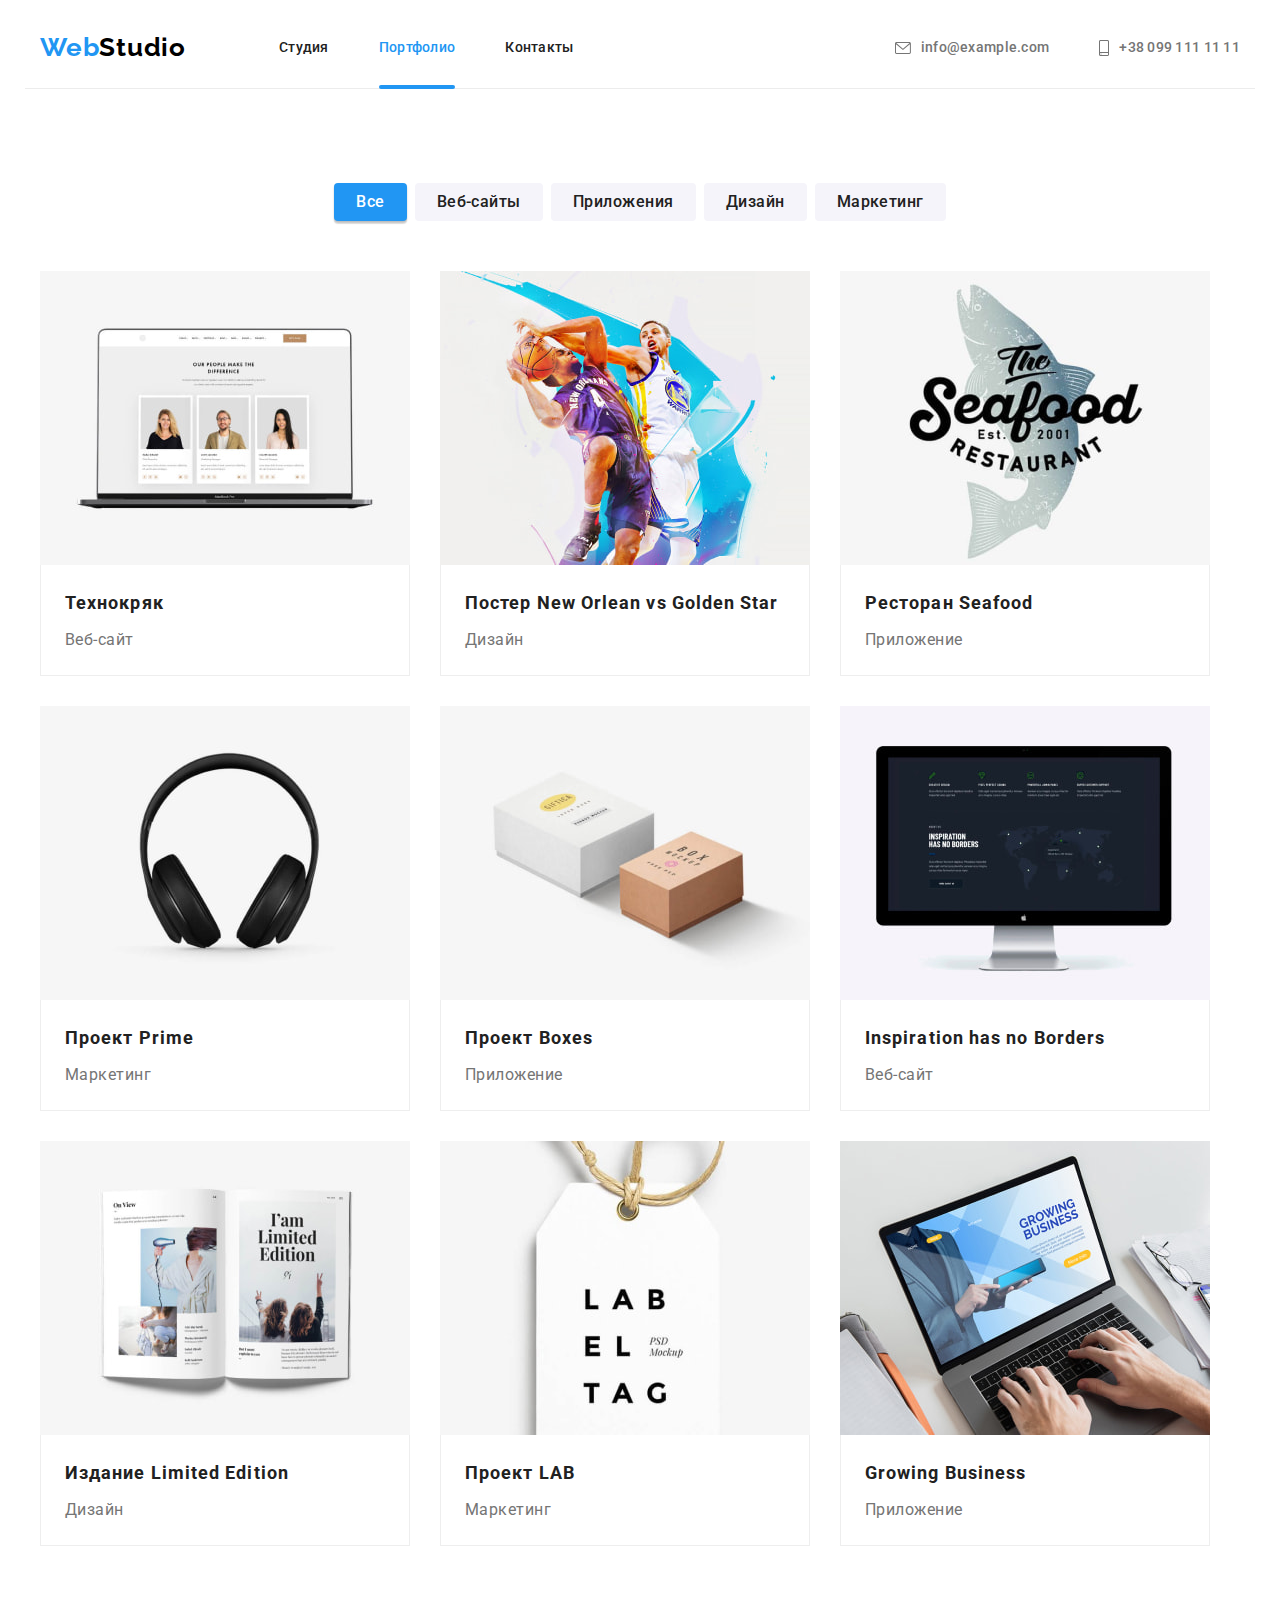
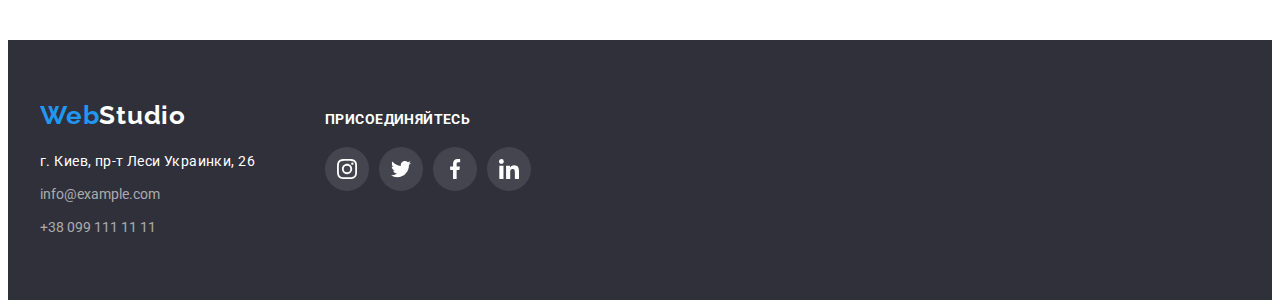
==== portfolio.html @ 47ef8f4a "Initial commit" ====
<!DOCTYPE html>
<html lang="ru">
  <head>
    <meta charset="UTF-8" />
    <meta http-equiv="X-UA-Compatible" content="IE=edge" />
    <meta name="viewport" content="width=device-width, initial-scale=1.0" />
    <title>Студия</title>
    <link rel="preconnect" href="https://fonts.googleapis.com" />
    <link rel="preconnect" href="https://fonts.gstatic.com" crossorigin />
    <link
      href="https://fonts.googleapis.com/css2?family=Raleway:wght@700&family=Roboto:wght@400;500;700;900&display=swap"
      rel="stylesheet"
    />
    <link
      rel="stylesheet"
      href="https://cdnjs.cloudflare.com/ajax/libs/modern-normalize/1.1.0/modern-normalize.min.css"
      integrity="sha512-wpPYUAdjBVSE4KJnH1VR1HeZfpl1ub8YT/NKx4PuQ5NmX2tKuGu6U/JRp5y+Y8XG2tV+wKQpNHVUX03MfMFn9Q=="
      crossorigin="anonymous"
      referrerpolicy="no-referrer"
    />
    <link rel="stylesheet" href="./css/styles.css" />
  </head>
  <body>
    <!-- Header -->

    <header class="header">
      <div class="container header-container">
        <nav class="navigation">
          <a class="logo link" href="">Web<span class="logo-black">Studio</span></a>
          <ul class="list nav-list">
            <li><a class="item link" href="./index.html">Студия</a></li>
            <li><a class="item link current" href="">Портфолио</a></li>
            <li><a class="item link" href="">Контакты</a></li>
          </ul>
        </nav>
        <ul class="contacts list">
          <li>
            <a class="item link" href="mailto:info@example.com">
              <svg class="header-icon" width="16" height="12">
                <use href="./images/sprite.svg#envelope"></use>
              </svg>
              info@example.com</a
            >
          </li>
          <li>
            <a class="item link" href="tel:+380991111111">
              <svg class="header-icon" width="10" height="16">
                <use href="./images/sprite.svg#smartphone"></use>
              </svg>
              +38 099 111 11 11</a
            >
          </li>
        </ul>
      </div>
    </header>
    <main>
      <!-- Portfolio -->

      <section class="portfolio section">
        <div class="container">
          <ul class="list list-filter">
            <li class="item"><button class="btn current" type="button">Все</button></li>
            <li class="item"><button class="btn" type="button">Веб-сайты</button></li>
            <li class="item"><button class="btn" type="button">Приложения</button></li>
            <li class="item"><button class="btn" type="button">Дизайн</button></li>
            <li class="item"><button class="btn" type="button">Маркетинг</button></li>
          </ul>
          <ul class="list portfolio-group">
            <li class="item">
              <a class="link" href="">
                <div class="card-overlay">
                  <img
                    src="./images/portfolio-img/tehnokrak.jpg"
                    alt="Веб-сайт на мониторе"
                    width="370"
                    height="294"
                  />
                  <div class="text-overlay">
                    <p class="paragraph">
                      Ресурс предлагает комплексные предложения с разным уровнем функционала и
                      сервисов. Все это позволит посетителю получить исчерпывающие сведения <br />о
                      компании или частном лице.
                    </p>
                  </div>
                </div>
                <div class="subtext">
                  <h3 class="subtitle">Технокряк</h3>
                  <p class="text">Веб-сайт</p>
                </div>
              </a>
            </li>
            <li class="item">
              <a class="link" href="">
                <div class="card-overlay">
                  <img
                    src="./images/portfolio-img/bascet.jpg"
                    alt="Постер баскетбол"
                    width="370"
                    height="294"
                  />
                  <div class="text-overlay">
                    <p class="paragraph">
                      Ресурс предлагает комплексные предложения с разным уровнем функционала и
                      сервисов. Все это позволит посетителю получить исчерпывающие сведения <br />о
                      компании или частном лице.
                    </p>
                  </div>
                </div>
                <div class="subtext">
                  <h3 class="subtitle">Постер <span lang="en">New Orlean vs Golden Star</span></h3>
                  <p class="text">Дизайн</p>
                </div>
              </a>
            </li>
            <li class="item">
              <a class="link" href="">
                <div class="card-overlay">
                  <img
                    src="./images/portfolio-img/seafood.jpg"
                    alt="Рыбный ресторан"
                    width="370"
                    height="294"
                  />
                  <div class="text-overlay">
                    <p class="paragraph">
                      Ресурс предлагает комплексные предложения с разным уровнем функционала и
                      сервисов. Все это позволит посетителю получить исчерпывающие сведения <br />о
                      компании или частном лице.
                    </p>
                  </div>
                </div>
                <div class="subtext">
                  <h3 class="subtitle">Ресторан <span lang="en">Seafood</span></h3>
                  <p class="text">Приложение</p>
                </div>
              </a>
            </li>
            <li class="item">
              <a class="link" href="">
                <div class="card-overlay">
                  <img
                    src="./images/portfolio-img/prime.jpg"
                    alt="Наушники"
                    width="370"
                    height="294"
                  />
                  <div class="text-overlay">
                    <p class="paragraph">
                      Ресурс предлагает комплексные предложения с разным уровнем функционала и
                      сервисов. Все это позволит посетителю получить исчерпывающие сведения <br />о
                      компании или частном лице.
                    </p>
                  </div>
                </div>
                <div class="subtext">
                  <h3 class="subtitle">Проект <span lang="en">Prime</span></h3>
                  <p class="text">Маркетинг</p>
                </div>
              </a>
            </li>
            <li class="item">
              <a class="link" href="">
                <div class="card-overlay">
                  <img
                    src="./images/portfolio-img/boxes.jpg"
                    alt="Коробки"
                    width="370"
                    height="294"
                  />
                  <div class="text-overlay">
                    <p class="paragraph">
                      Ресурс предлагает комплексные предложения с разным уровнем функционала и
                      сервисов. Все это позволит посетителю получить исчерпывающие сведения <br />о
                      компании или частном лице.
                    </p>
                  </div>
                </div>
                <div class="subtext">
                  <h3 class="subtitle">Проект <span lang="en">Boxes</span></h3>
                  <p class="text">Приложение</p>
                </div>
              </a>
            </li>
            <li class="item">
              <a class="link" href="">
                <div class="card-overlay">
                  <img
                    src="./images/portfolio-img/inspiration.jpg"
                    alt="Монитор"
                    width="370"
                    height="294"
                  />
                  <div class="text-overlay">
                    <p class="paragraph">
                      Ресурс предлагает комплексные предложения с разным уровнем функционала и
                      сервисов. Все это позволит посетителю получить исчерпывающие сведения <br />о
                      компании или частном лице.
                    </p>
                  </div>
                </div>
                <div class="subtext">
                  <h3 class="subtitle" lang="en">Inspiration has no Borders</h3>
                  <p class="text">Веб-сайт</p>
                </div>
              </a>
            </li>
            <li class="item">
              <a class="link" href="">
                <div class="card-overlay">
                  <img
                    src="./images/portfolio-img/limited.jpg"
                    alt="Книга"
                    width="370"
                    height="294"
                  />
                  <div class="text-overlay">
                    <p class="paragraph">
                      Ресурс предлагает комплексные предложения с разным уровнем функционала и
                      сервисов. Все это позволит посетителю получить исчерпывающие сведения <br />о
                      компании или частном лице.
                    </p>
                  </div>
                </div>
                <div class="subtext">
                  <h3 class="subtitle">Издание <span lang="en">Limited Edition</span></h3>
                  <p class="text">Дизайн</p>
                </div>
              </a>
            </li>
            <li class="item">
              <a class="link" href="">
                <div class="card-overlay">
                  <img
                    src="./images/portfolio-img/lab.jpg"
                    alt="Бирка с надписью"
                    width="370"
                    height="294"
                  />
                  <div class="text-overlay">
                    <p class="paragraph">
                      Ресурс предлагает комплексные предложения с разным уровнем функционала и
                      сервисов. Все это позволит посетителю получить исчерпывающие сведения <br />о
                      компании или частном лице.
                    </p>
                  </div>
                </div>
                <div class="subtext">
                  <h3 class="subtitle">Проект <span lang="en">LAB</span></h3>
                  <p class="text">Маркетинг</p>
                </div>
              </a>
            </li>
            <li class="item">
              <a class="link" href="">
                <div class="card-overlay">
                  <img
                    src="./images/portfolio-img/growing.jpg"
                    alt="Ноутбук"
                    width="370"
                    height="294"
                  />
                  <div class="text-overlay">
                    <p class="paragraph">
                      Ресурс предлагает комплексные предложения с разным уровнем функционала и
                      сервисов. Все это позволит посетителю получить исчерпывающие сведения <br />о
                      компании или частном лице.
                    </p>
                  </div>
                </div>
                <div class="subtext">
                  <h3 class="subtitle" lang="en">Growing Business</h3>
                  <p class="text">Приложение</p>
                </div>
              </a>
            </li>
          </ul>
        </div>
      </section>
    </main>

    <!-- Footer -->

    <footer class="bottom">
      <div class="container wrap-footer">
        <div class="container-footer">
          <a class="logo link" href="">Web<span class="logo-white">Studio</span></a>
          <address class="address">
            <p class="text">г. Киев, пр-т Леси Украинки, 26</p>
            <ul class="list">
              <li class="item">
                <a class="link" href="mailto:info@example.com">info@example.com</a><br />
              </li>
              <li class="item"><a class="link" href="tel:+380991111111">+38 099 111 11 11</a></li>
            </ul>
          </address>
        </div>
        <div class="join">
          <h3 class="text">присоединяйтесь</h3>
          <ul class="socials list">
            <li class="socials-item">
              <a
                class="socials-link link"
                href=""
                target="_blank"
                rel="noopener noreferrer"
                aria-label="иконка Instagram"
              >
                <svg class="socials-icon" width="20" height="20">
                  <use href="./images/sprite.svg#instagram"></use>
                </svg>
              </a>
            </li>
            <li class="socials-item">
              <a
                class="socials-link link"
                href=""
                target="_blank"
                rel="noopener noreferrer"
                aria-label="иконка Twitter"
              >
                <svg class="socials-icon" width="20" height="20">
                  <use href="./images/sprite.svg#twitter"></use>
                </svg>
              </a>
            </li>
            <li class="socials-item">
              <a
                class="socials-link link"
                href=""
                target="_blank"
                rel="noopener noreferrer"
                aria-label="иконка Facebook"
              >
                <svg class="socials-icon" width="20" height="20">
                  <use href="./images/sprite.svg#facebook"></use>
                </svg>
              </a>
            </li>
            <li class="socials-item">
              <a
                class="socials-link link"
                href=""
                target="_blank"
                rel="noopener noreferrer"
                aria-label="иконка Linkedin"
              >
                <svg class="socials-icon" width="20" height="20">
                  <use href="./images/sprite.svg#linkedin"></use>
                </svg>
              </a>
            </li>
          </ul>
        </div>
      </div>
    </footer>
  </body>
</html>
---- css/styles.css ----
/* CSS variables */
:root {
    --main-text-color: #212121;
    --second-text-color: #757575;
    --footer-text-color: rgba(255, 255, 255, 0.6);

    --bg-color: #FFFFFF;
    --hero-bg-color: #2F303A;
    --footer-bg-color: #2F303A;
    --bg-color-cards: #F5F4FA;
    
    --hero-btn-color: #FFFFFF;
    --text-btn-color-hover: #FFFFFF;
    --accent-color: #2196F3;

    --color-icons: #AFB1B8;

    --time-func: 250ms cubic-bezier(0.4, 0, 0.2, 1);

}


/* Hidden  */

.visually-hidden {
    position: absolute;
    white-space: nowrap;
    width: 1px;
    height: 1px;
    overflow: hidden;
    border: 0;
    padding: 0;
    clip: rect(0 0 0 0);
    clip-path: inset(50%);
    margin: -1px;
}

/* Global styles */
body {
    color: var(--main-text-color);
    background-color: var(--bg-color);

    font-family: 'Roboto',
    sans-serif;
}

.container {
    width: 1200px;
    padding-left: 15px;
    padding-right: 15px;
    margin: 0 auto;
}

.section {
    padding-top: 94px;
    padding-bottom: 94px;
}

h1,h2,h3,h4,h5,h6,p,ul {
    margin: 0;
    padding: 0;
}

.link {
    text-decoration: none;
}

.list {
    list-style: none;
    margin: 0;
    padding: 0;
}


/* Styles for header */

.header-container,
.navigation,
.header .list {
    display: flex;
}

.logo {
    display: block;

    color: var(--accent-color);

    font-family: 'Raleway',
    sans-serif;
    font-weight: 700;
    font-size: 26px;
    letter-spacing: 0.03em;

}

.header .logo {
    padding: 24px 0;
    margin-right: 93px;
}

.logo-black {
    color: #000000;
}

.logo-white {
    color: #FFFFFF;
}

.nav-list {
    padding-left: 0;
    align-items: center;
}

.nav-list li:not(:last-child) {
    margin-right: 50px;
}

.header-container {
    border-bottom: 1px solid #ECECEC;
}

.header .item {
    display: block;
    padding: 32px 0;
    margin: 0;
    
    color: currentColor;
    font-weight: 500;
    font-size: 14px;
    line-height: 1.14;
    letter-spacing: 0.02em;

    transition: color var(--time-func);
}

.header .contacts {
    margin-left: auto;
    align-items: center;
}

.header .contacts li:first-child {
    margin-right: 50px;
}

.item.current {
    color: var(--accent-color);
}

.header .link:hover,
.header .link:focus {
    color: var(--accent-color);
}

.nav-list li {
    position: relative;
}

.item.current::after {
    display: block;
    content: '';
    width: 100%;
    height: 4px;
    border-radius: 2px;

    position: absolute;
    left: 0;
    bottom: -1px;

    background-color: var(--accent-color);
}

.contacts .item {
    color: var(--second-text-color);
    display: flex;
    align-items: center;
}

.header-icon {
    fill: currentColor;
    margin-right: 10px;
}
/* Styles for hero */

.hero {
    padding: 200px 0;
    width: 1600px;
    max-height: 600px;
    background-color: var(--hero-bg-color);
    background-image: linear-gradient(rgba(47, 48, 58, 0.4), rgba(47, 48, 58, 0.4)), url(../images/mainpage-img/main-bg.jpg);
    margin: 0 auto;
}

.hero .title {
    width: 696px;
    margin: 0 auto;
    margin-bottom: 30px;
    
    color: #ffffff;

    text-transform: uppercase;
    font-weight: 900;
    font-size: 44px;
    line-height: 1.36;
    text-align: center;
    letter-spacing: 0.06em;
}

.hero .btn {
    display: block;
    margin: 0 auto;
    padding: 10px 32px;

    color: var(--hero-btn-color);
    background-color: var(--accent-color);

    font-family: inherit;
    font-weight: 700;
    font-size: 16px;
    line-height: 1.88;
    border: none;
    border-radius: 4px;

    cursor: pointer;

    transition: background-color var(--time-func);
}    

.hero .btn:hover,
.hero .btn:focus {
    background-color: #188CE8;
}


/* Modal window */

.backdrop {
    position: fixed;
    top: 0;
    left: 0;
    width: 100%;
    height: 100%;
    background: rgba(0, 0, 0, 0.2);
    z-index: 10;
    
    transition: opacity var(--time-func), visibility var(--time-func);
}

.backdrop.is-hidden {
    opacity: 0;
    pointer-events: none;
    visibility: hidden;
}

.backdrop.is-hidden .modal-wrapper {
    transform: translate(-50%,-50%) scale(.8);
}

.backdrop .modal-wrapper {
    position: absolute;
    top: 50%;
    left: 50%;
    
    width: 528px;
    height: 581px;
    background-color: #FFFFFF;
    box-shadow: 0px 1px 3px rgba(0, 0, 0, 0.12), 0px 1px 1px rgba(0, 0, 0, 0.14), 0px 2px 1px rgba(0, 0, 0, 0.2);
    border-radius: 4px;
    
    transform: translate(-50%,-50%) scale(1);
    transition: transform var(--time-func);
}


.modal-btn {
    position: absolute;
    top: 8px;
    right: 8px;

    display: flex;
    align-items: center;
    justify-content: center;
    padding: 0;

    width: 30px;
    height: 30px;
    border-radius: 50%;
    border: 1px solid rgba(0, 0, 0, 0.1);
    background-color: #FFFFFF;

    cursor: pointer;

}

/* Styles for peculiarities */

.peculiarities-group {
    display: flex;
}

.peculiarities-group .item {
    width: 270px;
}

.peculiarities-group .item:not(:last-child) {
    margin-right: 30px;
}

.peculiarities .title {
    margin-bottom: 10px;

    font-weight: 700;
    font-size: 14px;
    line-height: 1.14;
    letter-spacing: 0.03em;
    text-transform: uppercase;
}
.peculiarities .text {
    color: var(--second-text-color);

    font-size: 14px;
    line-height: 1.71;
    letter-spacing: 0.03em;
}

.icon-container {
    display: flex;
    align-items: center;
    justify-content: center;

    height: 120px;
    background-color: var(--bg-color-cards);
    margin-bottom: 30px;
    border-radius: 4px;
}

/* Styles for what doing */

.what-doing {
    padding-top: 0;
}

.what-doing-group {
    display: flex;
}

.what-doing-group img {
    display: block;
    max-width: 100%;
    height: auto;
}

.what-doing-group .item:not(:last-child) {
    margin-right: 30px;
}
.what-doing .title {
    margin-bottom: 50px;

    font-weight: 700;
    font-size: 36px;
    line-height: 1.17;
    text-align: center;
    letter-spacing: 0.03em;
}

.what-doing .item {
    position: relative;
}

.label {
    display: flex;
    position: absolute;
    justify-content: center;
    width: 100%;
    left: 0;
    bottom: 0;

    font-weight: 700;
    font-size: 14px;
    line-height: 1.14;
    letter-spacing: 0.03em;
    text-transform: uppercase;
    color: #FFFFFF;

    padding: 27px 0;
    background: rgba(47, 48, 58, 0.8);
}


/* Styles for our team */

.team {
    background-color: var(--bg-color-cards)
}

.team-group {
    display: flex;
}

.team-group img {
    display: block;
    max-width: 100%;
    height: auto;
}


.team-group .item:not(:last-child) {
    margin-right: 30px;
}

.team-group .item {
    background-color: #ffffff;
    border-radius: 0px 0px 4px 4px;
    box-shadow: 0px 1px 3px rgba(0, 0, 0, 0.12), 0px 1px 1px rgba(0, 0, 0, 0.14), 0px 2px 1px rgba(0, 0, 0, 0.2);
}


.team .title,
.customers .title {
    margin-bottom: 50px;

    font-weight: 700;
    font-size: 36px;
    line-height: 1.17;
    text-align: center;
    letter-spacing: 0.03em;
}

.team .subtitle {
    margin-bottom: 10px;

    font-weight: 500;
    font-size: 16px;
    line-height: 1.19;
    text-align: center;
    letter-spacing: 0.03em;
}

.team .text {
    color: var(--second-text-color);

    font-size: 16px;
    text-align: center;
    line-height: 1.19;

    margin-bottom: 16px;
}

.team .subtext {
    padding: 30px 15px;
}

.socials {
    display: flex;
    justify-content: center;
    align-items: center;
}

.socials-link {
    display: flex;
    align-items: center;
    justify-content: center;
    width: 44px;
    height: 44px;
    border-radius: 50%;
    color: var(--color-icons);

    transition: color var(--time-func), background-color var(--time-func);
}

.socials-icon {
    fill: currentColor;
}

.socials-item:not(:last-child) {
    margin-right: 10px;
}

.socials-link:hover,
.socials-link:focus {
    color: var(--text-btn-color-hover);
    background-color: var(--accent-color);
}


/* Regular customers */

.customers {
    padding: 94px 0px;
}

.customers .list {
    display: flex;
}

.customers .item {
    width: 170px;
    height: 92px;
}

.customers .item:not(:last-child) {
    margin-right: 30px;
}

.customers .link {
    width: 100%;
    height: 100%;

    display: flex;
    align-items: center;
    justify-content: center;

    border: 1px solid var(--color-icons);
    border-radius: 4px;
    color: var(--color-icons);

    transition: color var(--time-func), border-color var(--time-func);
}

.customers-icon {
    fill: currentColor;
}

.customers .link:hover,
.customers .link:focus {
    color: var(--accent-color);
    border-color: var(--accent-color);
}

/* Styles for footer */

.bottom {
    background-color: var(--footer-bg-color);

    padding: 60px 0;
}

.bottom .logo {
    display: inline-block;
    margin-bottom: 20px;
}

.bottom .text {
    margin-bottom: 9px;

    color: #FFFFFF;

    font-size: 14px;
    line-height: 1.71;
    letter-spacing: 0.03em;
}

.address {
    font-style: normal;
}

.address .link {
    color: var(--footer-text-color);

    font-size: 14px;
    line-height: 1.7;

    transition: color var(--time-func);
}

.address .link:hover,
.address .link:focus {
    color: var(--accent-color);
}

.address .item:first-child {
    margin-bottom: 9px;
}

/* Join */

.wrap-footer {
    display: flex;
    align-items: baseline;
}

.container-footer {
    margin-right: 70px;
}

.join .text {
    font-weight: 700;
    font-size: 14px;
    line-height: 16px;
    letter-spacing: 0.03em;
    text-transform: uppercase;
    margin-bottom: 20px;
    
    color: #FFFFFF;
}

.bottom .socials-link {
    background-color: rgba(255, 255, 255, 0.1);
    color: #FFFFFF;

    transition: background-color var(--time-func);
}

.bottom .socials-link:hover,
.bottom .socials-link:focus {
    background-color: var(--accent-color);
}

/* =======================
        Portfolio.html
======================= */
.portfolio .btn {
    padding: 6px 22px;

    color: currentColor;
    font-family: inherit;
    background-color: #F5F4FA;
    font-weight: 500;
    font-size: 16px;
    line-height: 1.62;
    letter-spacing: 0.03em;
    border: none;
    border-radius: 4px;

    transition: background-color var(--time-func), color var(--time-func), box-shadow var(--time-func);
}

.portfolio .btn:hover,
.portfolio .btn:focus,
.btn.current {
    color: var(--text-btn-color-hover);
    background-color: var(--accent-color);
    cursor: pointer;
    box-shadow: 0px 3px 1px rgba(0, 0, 0, 0.1), 0px 1px 2px rgba(0, 0, 0, 0.08), 0px 2px 2px rgba(0, 0, 0, 0.12);
}

.list-filter {
    display: flex;
    align-items: center;
    justify-content: center;
    margin-bottom: 50px;
}

.list-filter .item:not(:last-child) {
    margin-right: 8px;
}

.portfolio-group {
    display: flex;
    flex-wrap: wrap;
}

.portfolio-group .item:not(:nth-child(3n)) {
    margin-right: 30px;
}

.portfolio-group .item:nth-child(-n+6) {
    margin-bottom: 30px;
}

.portfolio-group img {
    display: block;
    max-width: 100%;
    height: auto;
}
.portfolio-group .item {
    width: 370px;

}

.portfolio-group .link {
    display: block;

    transition: box-shadow var(--time-func);
}

.portfolio-group .link:hover,
.portfolio-group .link:focus {
    box-shadow: 0px 1px 1px rgba(0, 0, 0, 0.12), 0px 4px 4px rgba(0, 0, 0, 0.06), 1px 4px 6px rgba(0, 0, 0, 0.16);

}

.portfolio .subtext {
    padding: 20px 24px;
    border: 1px solid #EEEEEE;
    border-top: none;
    
}

.portfolio .subtitle {
    margin-bottom: 4px;

    color: var(--main-text-color);

    font-weight: 700;
    font-size: 18px;
    line-height: 2;
    letter-spacing: 0.06em;
}

.portfolio .text {
    color: var(--second-text-color);

    line-height: 1.88;
    letter-spacing: 0.03em;
}

.card-overlay {
    position: relative;
    overflow: hidden;
}

.text-overlay {
    position: absolute;
    width: 100%;
    height: 100%;
    padding: 63px 24px;
    background: rgba(33, 150, 243, 0.9);
    
    transition: transform var(--time-func);
}

.paragraph {
    font-weight: 400;
    font-size: 18px;
    line-height: 1.56;
    letter-spacing: 0.03em;
    color: #FFFFFF;
} 
    
.portfolio-group .link:hover .text-overlay,
.portfolio-group .link:focus .text-overlay {
    transform: translateY(-100%);
}
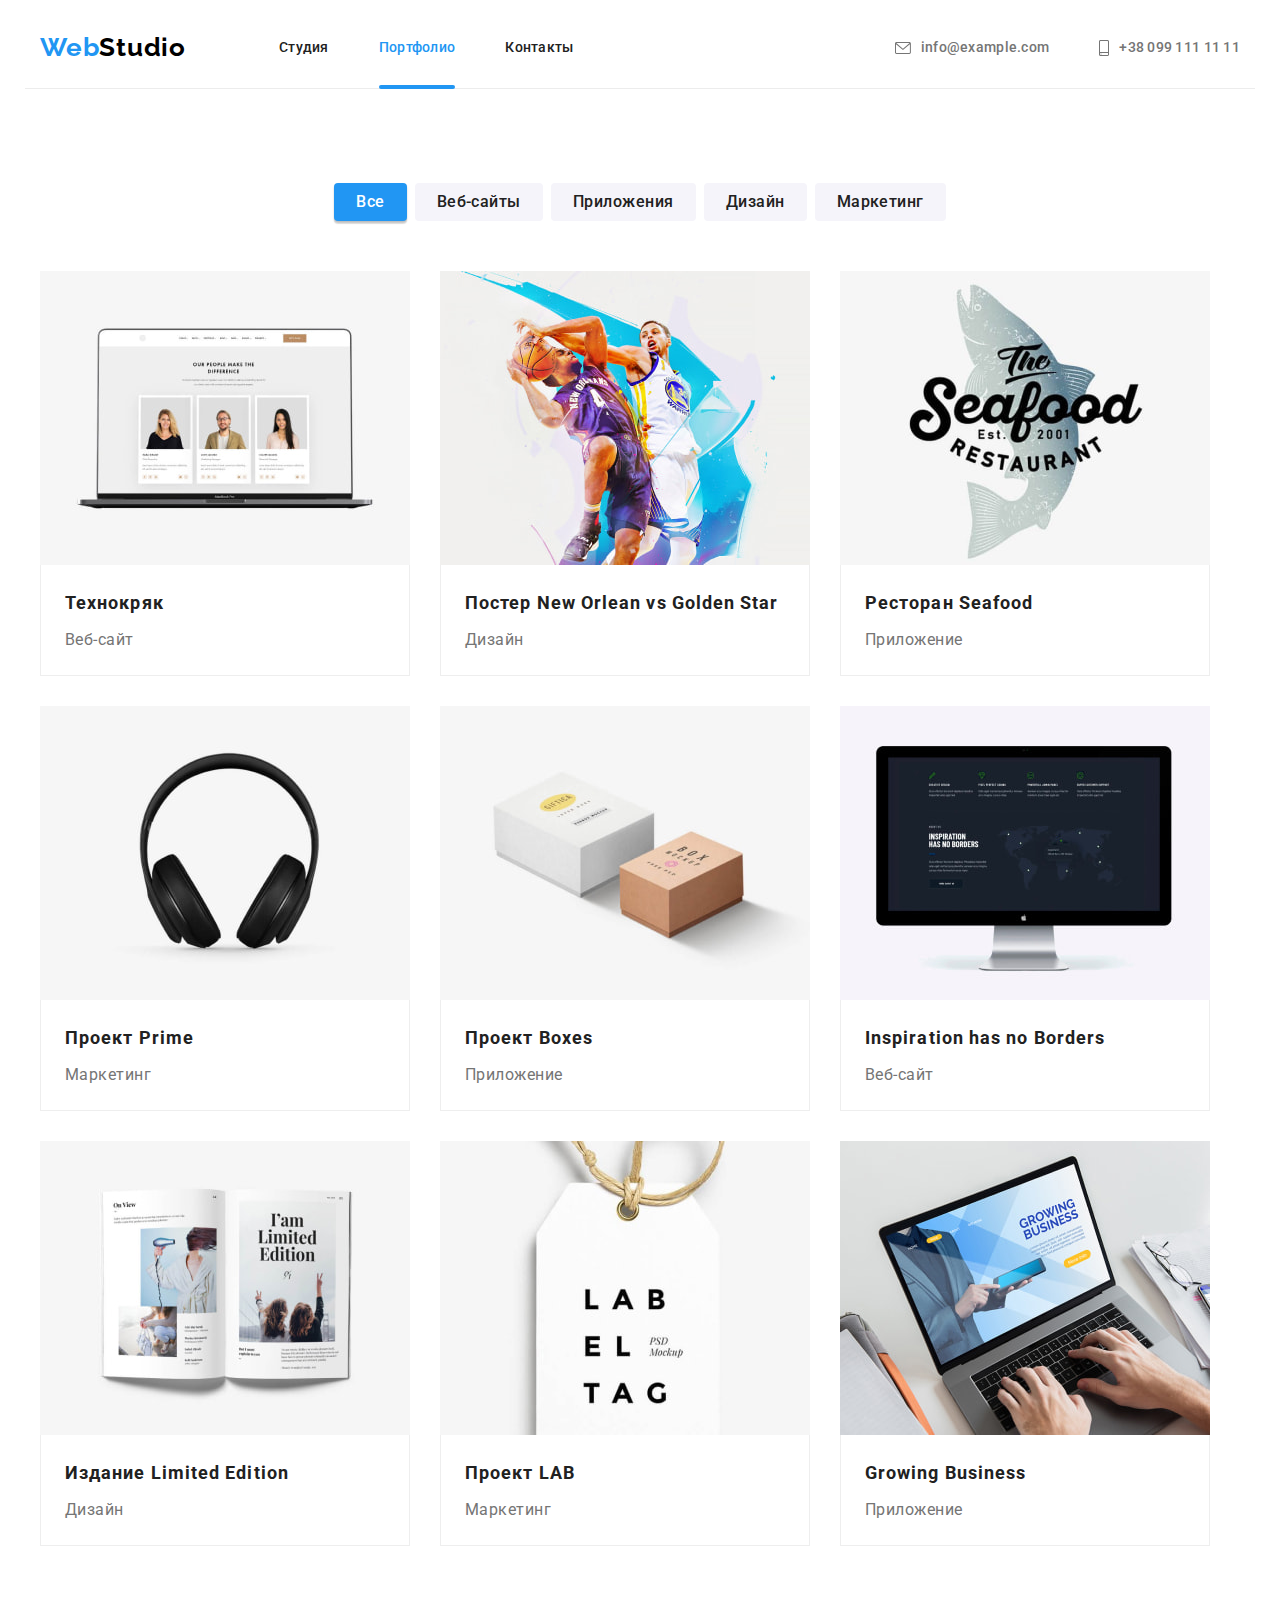
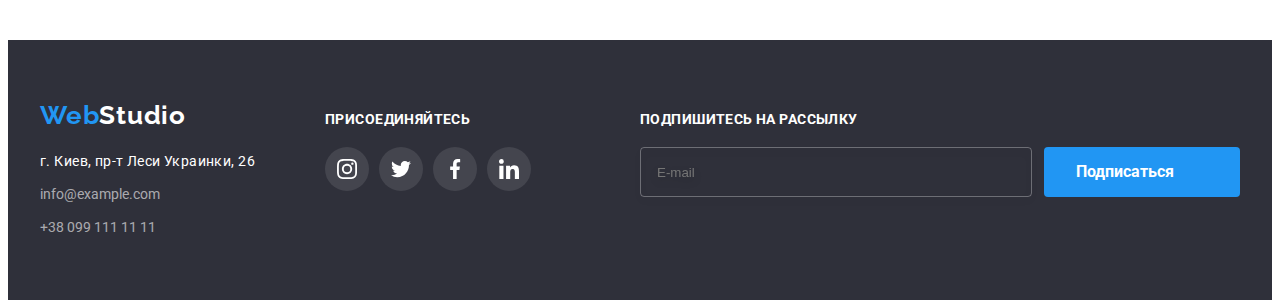
==== commit 71e0eda1: "finish hw6" ====
--- a/portfolio.html
+++ b/portfolio.html
@@ -351,6 +351,25 @@
             </li>
           </ul>
         </div>
+        <form class="subscription">
+          <label class="subscription-group">
+            <span class="subscription-title">Подпишитесь на рассылку</span>
+            <div class="form-wrap">
+              <input
+                class="subscription-input"
+                type="email"
+                name="form-email"
+                placeholder="E-mail"
+              />
+              <button class="btn footer-btn" type="submit">
+                Подписаться
+                <svg class="footer-icon" width="24" height="24">
+                  <use href="./images/sprite.svg#send"></use>
+                </svg>
+              </button>
+            </div>
+          </label>
+        </form>
       </div>
     </footer>
   </body>
--- a/css/styles.css
+++ b/css/styles.css
@@ -16,6 +16,7 @@
     --color-icons: #AFB1B8;
 
     --time-func: 250ms cubic-bezier(0.4, 0, 0.2, 1);
+    --time-test: 2s cubic-bezier(0.4, 0, 0.2, 1);
 
 }
 
@@ -205,7 +206,7 @@
     letter-spacing: 0.06em;
 }
 
-.hero .btn {
+.btn {
     display: block;
     margin: 0 auto;
     padding: 10px 32px;
@@ -225,8 +226,8 @@
     transition: background-color var(--time-func);
 }    
 
-.hero .btn:hover,
-.hero .btn:focus {
+.btn:hover,
+.btn:focus {
     background-color: #188CE8;
 }
 
@@ -262,6 +263,7 @@
     
     width: 528px;
     height: 581px;
+    padding: 40px;
     background-color: #FFFFFF;
     box-shadow: 0px 1px 3px rgba(0, 0, 0, 0.12), 0px 1px 1px rgba(0, 0, 0, 0.14), 0px 2px 1px rgba(0, 0, 0, 0.2);
     border-radius: 4px;
@@ -289,6 +291,174 @@
 
     cursor: pointer;
 
+    transition: color var(--time-func);
+}
+
+.icon-close {
+    fill: currentColor;
+}
+
+.modal-btn:hover,
+.modal-btn:focus {
+    color: var(--accent-color);
+}
+
+/* Styles for modal form */
+
+.form-title {
+    display: flex;
+    justify-content: center;
+    font-weight: 700;
+    font-size: 20px;
+    line-height: 1.15;
+    letter-spacing: 0.03em;
+    
+    margin-bottom: 12px;
+}
+
+.form-modal-group {
+    display: block;
+    position: relative;
+}
+
+.icon-wrapper {
+    position: relative;
+}
+
+.form-icon {
+    position: absolute;
+    top: 50%;
+    left: 12px;
+    top: 11px;
+
+    fill: currentColor;
+    pointer-events: none;
+}
+
+.form-modal-label {
+    display: block;
+    margin-bottom: 4px;
+
+    font-weight: 400;
+    font-size: 12px;
+    line-height: 1.17;
+    letter-spacing: 0.01em;
+    color: var(--second-text-color);
+}
+
+.form-modal-input,
+.form-modal-textarea {
+    width: 100%;
+    height: 40px;
+    margin-bottom: 10px;
+    padding-left: 32px;
+    padding-right: 10px;
+
+    border: 1px solid rgba(33, 33, 33, 0.2);
+    border-radius: 4px;
+    transition: border-color var(--time-func);
+
+}
+
+.form-modal-textarea {
+    height: 120px;
+    resize: none;
+    padding: 12px 16px;
+    margin-bottom: 20px;
+}
+
+.form-modal-textarea::placeholder {
+    font-weight: 400;
+    font-size: 14px;
+    line-height: 1.14;
+    letter-spacing: 0.01em;
+    
+    color: rgba(117, 117, 117, 0.5);
+}
+
+
+.form-modal-input:hover,
+.form-modal-textarea:hover,
+.form-modal-input:focus,
+.form-modal-textarea:focus {
+    border-color: var(--accent-color);
+    cursor: pointer;
+        outline: transparent;
+}
+
+.form-modal-input:hover + .form-icon,
+.form-modal-textarea:hover + .form-icon {
+    fill: var(--accent-color);
+}
+
+.form-modal-input + .form-icon,
+.form-modal-textarea + .form-icon {
+    transition: fill var(--time-func);
+}
+
+.checkbox-group {
+    display: flex;
+    margin-bottom: 30px;
+    align-items: center;
+    justify-content: center;
+    cursor: pointer;
+}
+
+.form-modal-agree {
+    font-weight: 400;
+    font-size: 14px;
+    line-height: 1.71;
+    letter-spacing: 0.03em;
+    color: var(--second-text-color);
+    cursor: pointer;
+
+}
+
+.custom-check {
+    width: 16px;
+    height: 15px;
+    display: flex;
+    align-items: center;
+    justify-content: center;
+    margin-right: 7px;
+
+    outline: 2px solid var(--main-text-color);
+    outline-offset: -2px;
+
+    border-radius: 4px;
+    transition: background-color var(--time-func), outline var(--time-func);
+}
+
+.check-standard + .custom-check .check-icon {
+    opacity: 0;
+    transition: opacity var(--time-func);
+    fill: #FFFFFF;
+}
+
+.check-standard:checked + .custom-check {
+    background-color: var(--accent-color);
+    outline-color: var(--accent-color);
+}
+.check-standard:checked + .custom-check .check-icon {
+    opacity: 1;
+}
+
+.check-standard:focus+.custom-check {
+    outline-color: var(--accent-color);
+}
+
+.check-standard:checked+.custom-check {
+    outline-color: var(--main-text-color);
+}
+
+
+.agree-href {
+    color: var(--accent-color);
+    text-decoration-line: underline;
+}
+
+.modal-form .form-btn {
+    padding: 10px 55px;
 }
 
 /* Styles for peculiarities */
@@ -573,6 +743,10 @@
 
 /* Join */
 
+.join {
+    margin-right: auto;
+}
+
 .wrap-footer {
     display: flex;
     align-items: baseline;
@@ -582,7 +756,8 @@
     margin-right: 70px;
 }
 
-.join .text {
+.join .text,
+.subscription-title {
     font-weight: 700;
     font-size: 14px;
     line-height: 16px;
@@ -603,6 +778,35 @@
 .bottom .socials-link:hover,
 .bottom .socials-link:focus {
     background-color: var(--accent-color);
+}
+
+.subscription-title {
+    display: block;
+}
+
+.form-wrap {
+    display: flex;
+}
+
+.subscription-input {
+    margin-right: 12px;
+    padding: 15px 16px;
+    width: 358px;
+    background-color: transparent;
+    color: #FFFFFF;
+    border: 1px solid rgba(255, 255, 255, 0.3);
+    filter: drop-shadow(0px 4px 4px rgba(0, 0, 0, 0.15));
+    border-radius: 4px;
+}
+
+.footer-btn {
+    display: flex;
+    align-items: center;
+}
+
+.footer-icon {
+    margin-left: 10px;
+    fill: currentColor;
 }
 
 /* =======================
